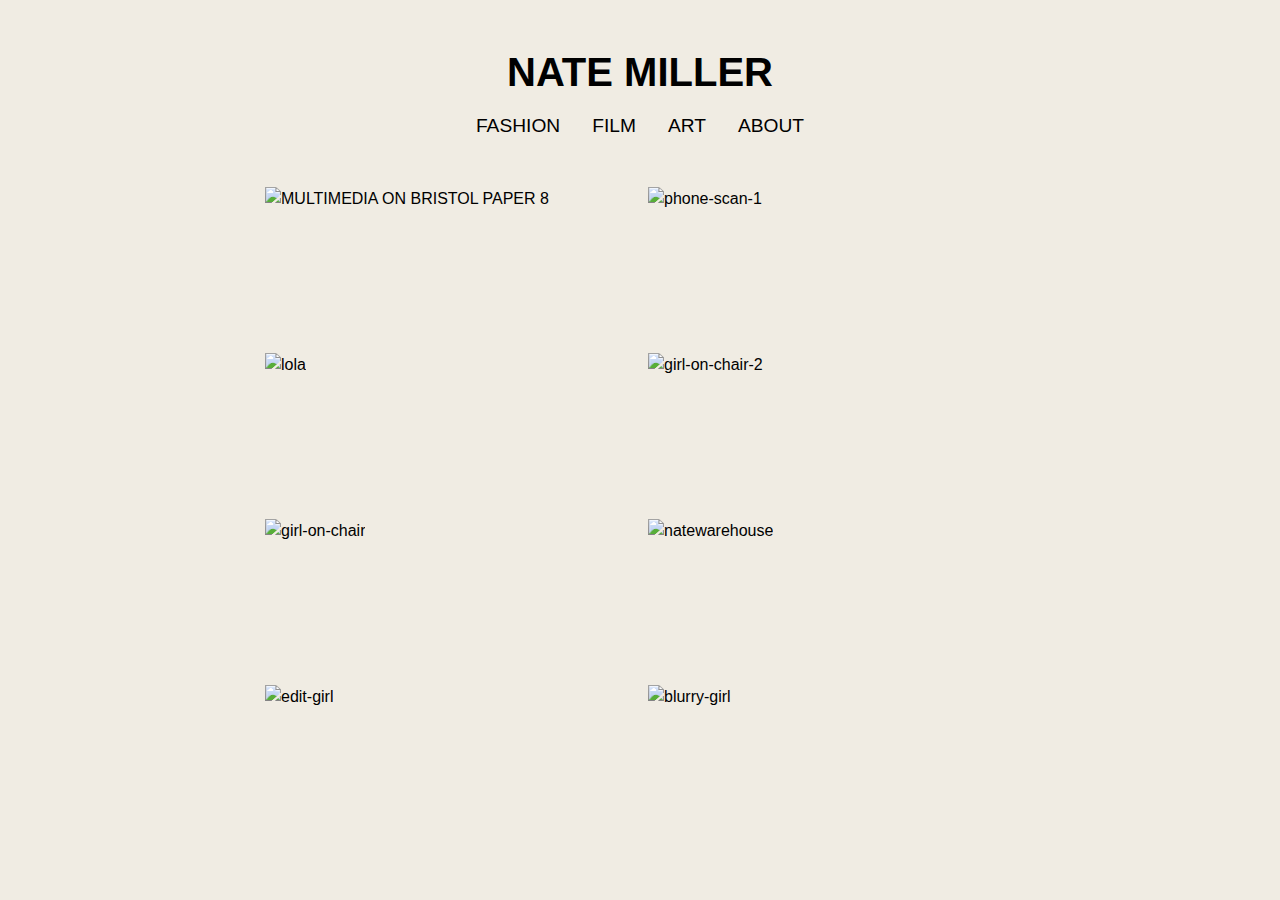
==== art.html @ bc88ab6c "Add files via upload" ====
<!doctype html>
<html lang = "en">
    <head>
        <!-- CSS Bootstrap -->
        <meta charset="utf-8">
        <meta name="viewport" content="width=device-width, initial-scale=1, shrink-to-fit=no">
        <link rel="stylesheet" href="https://cdn.jsdelivr.net/npm/bootstrap@4.0.0/dist/css/bootstrap.min.css" integrity="sha384-Gn5384xqQ1aoWXA+058RXPxPg6fy4IWvTNh0E263XmFcJlSAwiGgFAW/dAiS6JXm" crossorigin="anonymous">
        <link href="style.css" rel="stylesheet">
        <title>Nate Miller Portfolio</title>
    </head>
<body>

<!-- name as header -->
<section id="header">
    <div class="d-flex flex-column header-name">
        <a href="./index.html"><h1>NATE MILLER</h1></a>
    </div>
</section>

<!-- nav bar -->
<ul class="nav justify-content-center">
    <li class="nav-item">
        <a class="nav-link" href="./fashion.html">FASHION</a>
    </li>
    <li class="nav-item">
        <a class="nav-link" href="./film.html">FILM</a>
    </li>
    <li class="nav-item">
        <a class="nav-link" href="./art.html">ART</a>
    </li>
    <li class="nav-item">
        <a class="nav-link" href="./about.html">ABOUT</a>
    </li>
  </ul>

<!-- art images container -->
<!-- https://codepen.io/kreigd/pen/GyGbWL -->
<section>
    <div class="container-fluid">
      <div class="d-flex flex-column" style="margin: 3% 20%;">
        <div>
            <div class="gallery">
              <div class="gallery-item">
                <img src="Art/multimedia on bristol paper 8.jpeg" alt="MULTIMEDIA ON BRISTOL PAPER 8" class="img-fluid">
              </div>
              <div class="gallery-item">
                <img src="art/multimedia on bristol paper 10.jpeg" alt="phone-scan-1" class="img-fluid">
              </div>
              <div class="gallery-item">
                <img src="art/multimedia on bristol paper 3.jpeg" alt="lola" class="img-fluid">
              </div>
              <div class="gallery-item">
                <img src="art/multimedia on bristol paper 12.jpeg" alt="girl-on-chair-2" class="img-fluid">
              </div>
              <div class="gallery-item">
                <img src="art/Multimedia on Bristol Paper 1.jpeg" alt="girl-on-chair" class="img-fluid">
              </div>
              <div class="gallery-item">
                <img src="art/multimedia on bristol paper 2.jpeg" alt="natewarehouse" class="img-fluid">
              </div>
              <div class="gallery-item">
                <img src="art/Multimedia on Wood Panel.jpeg" alt="edit-girl" class="img-fluid">
              </div>
              <div class="gallery-item">
                <img src="art/Multimedia on Canvas.jpeg" alt="blurry-girl" class="img-fluid">
              </div>
            </div>
          </div>
        </div>
    </div>
</section>
  
<!-- jQuery, Popper.js, Bootstrap JS -->
<script src="https://code.jquery.com/jquery-3.2.1.slim.min.js" integrity="sha384-KJ3o2DKtIkvYIK3UENzmM7KCkRr/rE9/Qpg6aAZGJwFDMVNA/GpGFF93hXpG5KkN" crossorigin="anonymous"></script>
<script src="https://cdn.jsdelivr.net/npm/popper.js@1.12.9/dist/umd/popper.min.js" integrity="sha384-ApNbgh9B+Y1QKtv3Rn7W3mgPxhU9K/ScQsAP7hUibX39j7fakFPskvXusvfa0b4Q" crossorigin="anonymous"></script>
<script src="https://cdn.jsdelivr.net/npm/bootstrap@4.0.0/dist/js/bootstrap.min.js" integrity="sha384-JZR6Spejh4U02d8jOt6vLEHfe/JQGiRRSQQxSfFWpi1MquVdAyjUar5+76PVCmYl" crossorigin="anonymous"></script>

</body>
</html>
---- style.css ----
body {
      font-family: "Helvetica Neue", sans-serif;
      background-color: #F0ECE3;
      color: black;
  }

  h1, p {
      font-family: "Helvetica Neue", sans-serif;
      font-weight: 600;
      /* padding-top: 2rem; */
  }

  .nav {
    font-weight: 500;
  }

  a{
    color:black;
    /* text-decoration: underline */
  }
  a:hover{
    color:#999696;
    text-decoration: none;
  }

  @media only screen and (min-width:1050px) {
    /* For tablets: */
    p {
      font-size: large;
    }

    .nav {
      font-size: larger;
    }
  }
  @media only screen and (max-width:1050px) {
    /* For mobile phones: */
    /* .about-image {
      width: 100%; 
      height: auto;
    } */
  }

/* header */
.header-name {
  text-align: center;
  font-size: larger;
  margin-top: 3rem;
}

/* about page */
.about-image {
  width: 50%; 
  height: auto;
}

.about-text {
  /* padding-top: 2%; */
  padding-right: 20%;
  padding-left: 20%;
  text-align: justify;
  text-justify: inter-word;
  /* word-spacing: .1em; */
}

/* art page */
.gallery {
  display: grid;
  max-width: 100%;
  margin: 0 auto;
  grid-gap: 1rem;
  grid-template-columns: repeat(auto-fit, minmax(300px, 1fr));
  grid-auto-rows: minmax(150px, auto);
}

.gallery-item {
  max-width: 100%;
  border-radius: 5px;
  transition: all .3s;
}

.gallery-item:img {
  width: 100%;
  object-fit: cover;
}

/* fashion page */
.fashion-box {
  position: relative;
  width: 100%;
  overflow: hidden;
  padding-top: 56.25%; /* 16:9 Aspect Ratio */
}

.responsive-iframe-1 {
  position: absolute;
  top: 0;
  left: 0;
  bottom: 0;
  right: 0;
  width: 100%;
  height: 100%;
  border: none;
}
.responsive-iframe-2 {
  position: absolute;
  top: 50;
  left: 0;
  bottom: 0;
  right: 0;
  width: 100%;
  height: 100%;
  border: none;
}

.responsive-iframe-3 {
  position: absolute;
  top: 100;
  left: 0;
  bottom: 0;
  right: 0;
  width: 100%;
  height: 100%;
  border: none;
}

/* film page grid */
.film-box {
  margin-inline: 20%;
}
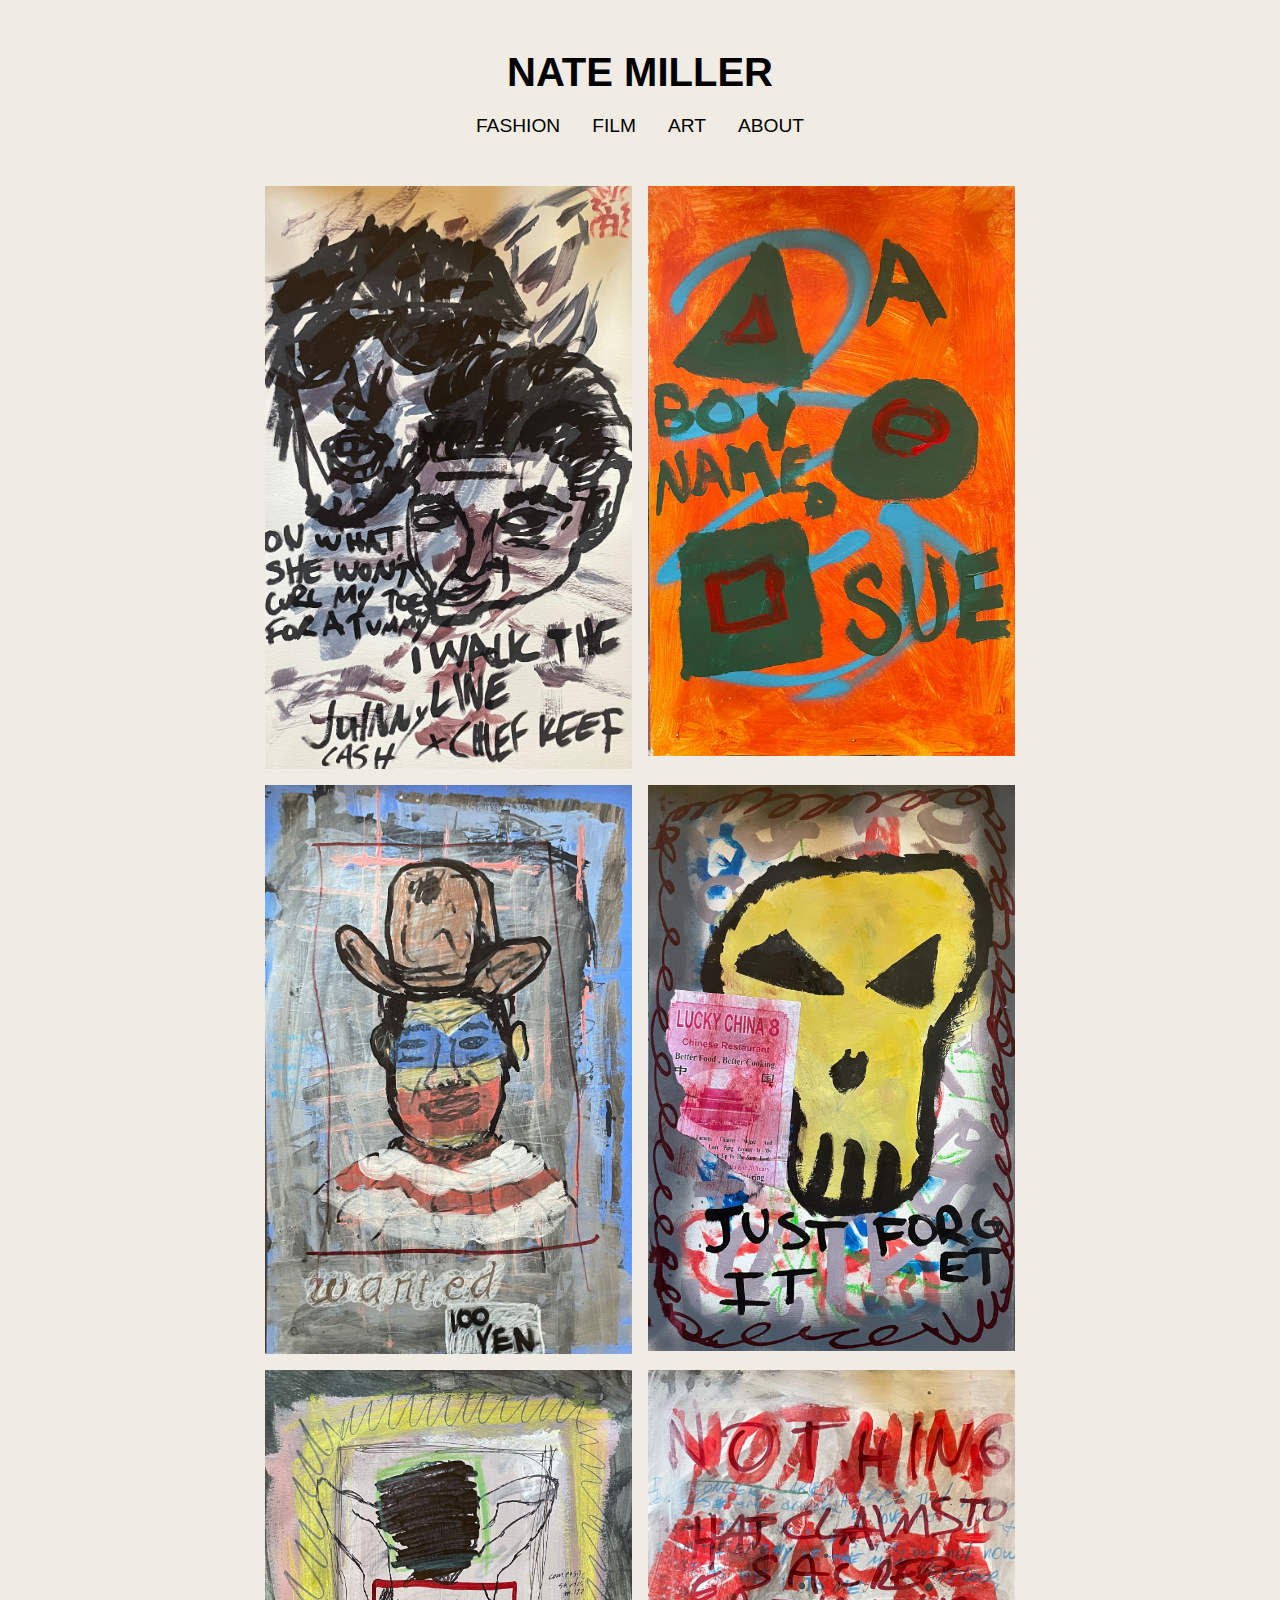
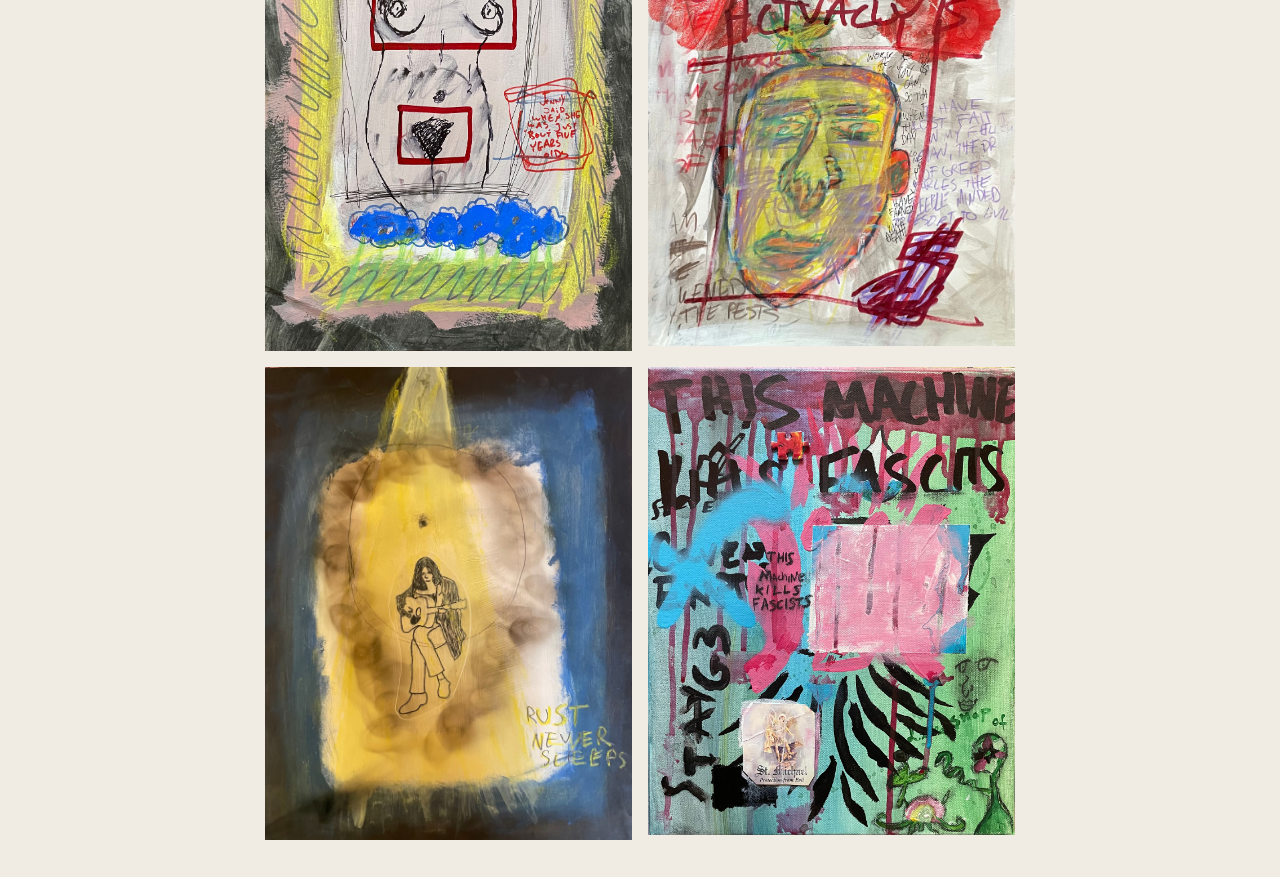
==== commit af96ad6d: "Add files via upload" ====
--- a/art.html
+++ b/art.html
@@ -44,25 +44,25 @@
                 <img src="Art/multimedia on bristol paper 8.jpeg" alt="MULTIMEDIA ON BRISTOL PAPER 8" class="img-fluid">
               </div>
               <div class="gallery-item">
-                <img src="art/multimedia on bristol paper 10.jpeg" alt="phone-scan-1" class="img-fluid">
+                <img src="Art/multimedia on bristol paper 10.jpeg" alt="phone-scan-1" class="img-fluid">
               </div>
               <div class="gallery-item">
-                <img src="art/multimedia on bristol paper 3.jpeg" alt="lola" class="img-fluid">
+                <img src="Art/multimedia on bristol paper 3.jpeg" alt="lola" class="img-fluid">
               </div>
               <div class="gallery-item">
-                <img src="art/multimedia on bristol paper 12.jpeg" alt="girl-on-chair-2" class="img-fluid">
+                <img src="Art/multimedia on bristol paper 12.jpeg" alt="girl-on-chair-2" class="img-fluid">
               </div>
               <div class="gallery-item">
-                <img src="art/Multimedia on Bristol Paper 1.jpeg" alt="girl-on-chair" class="img-fluid">
+                <img src="Art/Multimedia on Bristol Paper 1.jpeg" alt="girl-on-chair" class="img-fluid">
               </div>
               <div class="gallery-item">
-                <img src="art/multimedia on bristol paper 2.jpeg" alt="natewarehouse" class="img-fluid">
+                <img src="Art/multimedia on bristol paper 2.jpeg" alt="natewarehouse" class="img-fluid">
               </div>
               <div class="gallery-item">
-                <img src="art/Multimedia on Wood Panel.jpeg" alt="edit-girl" class="img-fluid">
+                <img src="Art/Multimedia on Wood Panel.jpeg" alt="edit-girl" class="img-fluid">
               </div>
               <div class="gallery-item">
-                <img src="art/Multimedia on Canvas.jpeg" alt="blurry-girl" class="img-fluid">
+                <img src="Art/Multimedia on Canvas.jpeg" alt="blurry-girl" class="img-fluid">
               </div>
             </div>
           </div>
